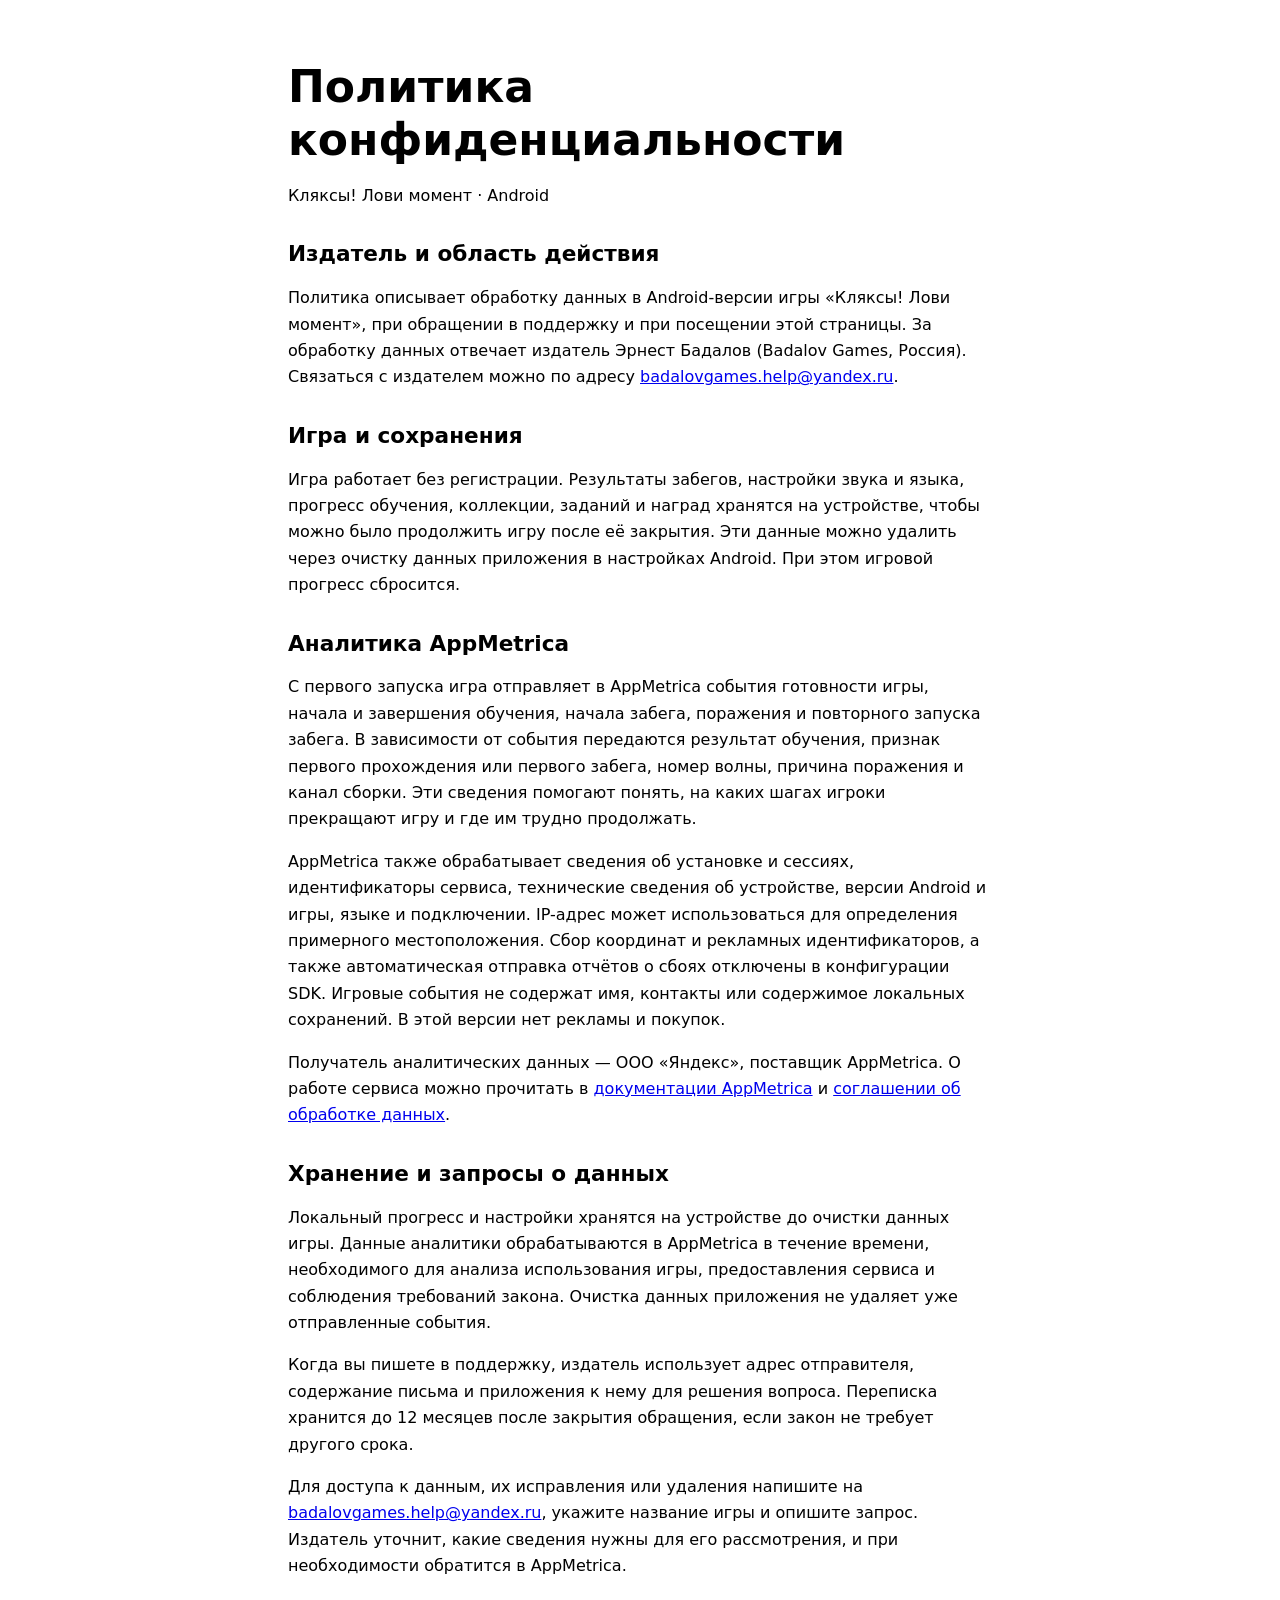
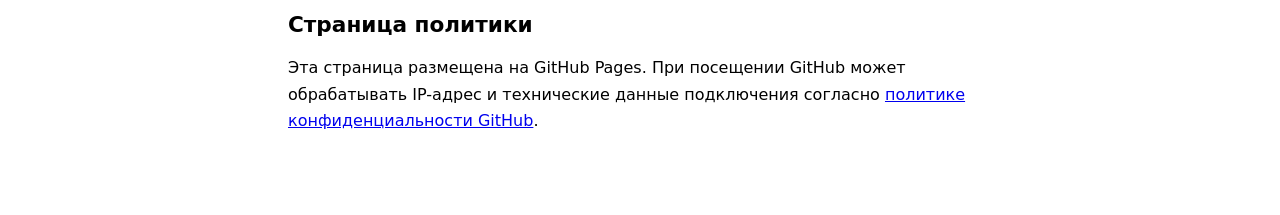
==== inkblots-privacy.html @ 64b50685 "Add Inkblots Android privacy policy" ====
<!doctype html>
<html lang="ru">
<head>
  <meta charset="utf-8">
  <meta name="viewport" content="width=device-width, initial-scale=1">
  <title>Политика конфиденциальности — Кляксы! Лови момент</title>
  <style>
    :root { color-scheme: light dark; }
    body { max-width: 44rem; margin: auto; padding: 2rem 1.25rem 4rem; font: 1rem/1.65 system-ui, sans-serif; }
    h1, h2 { line-height: 1.2; }
    h1 { font-size: clamp(1.8rem, 6vw, 2.75rem); margin-bottom: .5rem; }
    h2 { font-size: 1.35rem; margin-top: 2rem; }
    a { overflow-wrap: anywhere; }
  </style>
</head>
<body>
<main>
  <h1>Политика конфиденциальности</h1>
  <p>Кляксы! Лови момент · Android</p>

  <h2>Издатель и область действия</h2>
  <p>Политика описывает обработку данных в Android-версии игры «Кляксы! Лови момент», при обращении в поддержку и при посещении этой страницы. За обработку данных отвечает издатель Эрнест Бадалов (Badalov Games, Россия). Связаться с издателем можно по адресу <a href="mailto:badalovgames.help@yandex.ru">badalovgames.help@yandex.ru</a>.</p>

  <h2>Игра и сохранения</h2>
  <p>Игра работает без регистрации. Результаты забегов, настройки звука и языка, прогресс обучения, коллекции, заданий и наград хранятся на устройстве, чтобы можно было продолжить игру после её закрытия. Эти данные можно удалить через очистку данных приложения в настройках Android. При этом игровой прогресс сбросится.</p>

  <h2>Аналитика AppMetrica</h2>
  <p>С первого запуска игра отправляет в AppMetrica события готовности игры, начала и завершения обучения, начала забега, поражения и повторного запуска забега. В зависимости от события передаются результат обучения, признак первого прохождения или первого забега, номер волны, причина поражения и канал сборки. Эти сведения помогают понять, на каких шагах игроки прекращают игру и где им трудно продолжать.</p>
  <p>AppMetrica также обрабатывает сведения об установке и сессиях, идентификаторы сервиса, технические сведения об устройстве, версии Android и игры, языке и подключении. IP-адрес может использоваться для определения примерного местоположения. Сбор координат и рекламных идентификаторов, а также автоматическая отправка отчётов о сбоях отключены в конфигурации SDK. Игровые события не содержат имя, контакты или содержимое локальных сохранений. В этой версии нет рекламы и покупок.</p>
  <p>Получатель аналитических данных — ООО «Яндекс», поставщик AppMetrica. О работе сервиса можно прочитать в <a href="https://appmetrica.yandex.ru/docs/ru/data-collection/index">документации AppMetrica</a> и <a href="https://yandex.ru/legal/dpa_appmetrica/ru/">соглашении об обработке данных</a>.</p>

  <h2>Хранение и запросы о данных</h2>
  <p>Локальный прогресс и настройки хранятся на устройстве до очистки данных игры. Данные аналитики обрабатываются в AppMetrica в течение времени, необходимого для анализа использования игры, предоставления сервиса и соблюдения требований закона. Очистка данных приложения не удаляет уже отправленные события.</p>
  <p>Когда вы пишете в поддержку, издатель использует адрес отправителя, содержание письма и приложения к нему для решения вопроса. Переписка хранится до 12 месяцев после закрытия обращения, если закон не требует другого срока.</p>
  <p>Для доступа к данным, их исправления или удаления напишите на <a href="mailto:badalovgames.help@yandex.ru">badalovgames.help@yandex.ru</a>, укажите название игры и опишите запрос. Издатель уточнит, какие сведения нужны для его рассмотрения, и при необходимости обратится в AppMetrica.</p>

  <h2>Страница политики</h2>
  <p>Эта страница размещена на GitHub Pages. При посещении GitHub может обрабатывать IP-адрес и технические данные подключения согласно <a href="https://docs.github.com/en/site-policy/privacy-policies/github-general-privacy-statement">политике конфиденциальности GitHub</a>.</p>
</main>
</body>
</html>
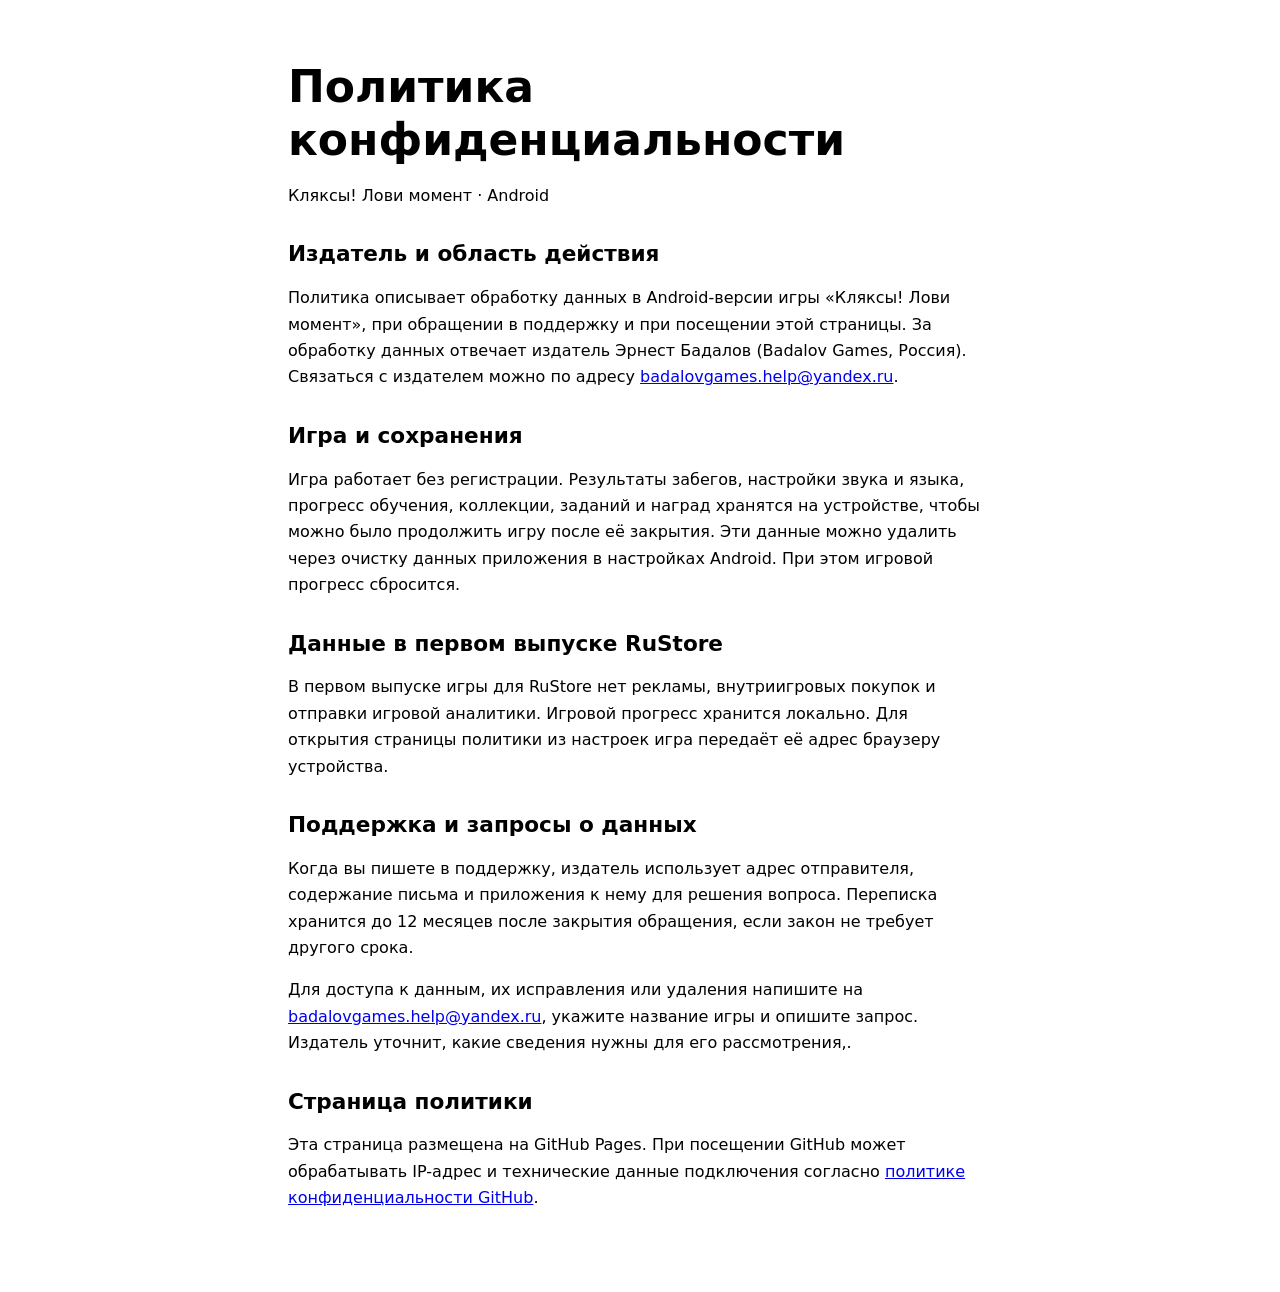
==== commit a4ea628b: "Align Inkblots policy with first Android release" ====
--- a/inkblots-privacy.html
+++ b/inkblots-privacy.html
@@ -24,15 +24,12 @@
   <h2>Игра и сохранения</h2>
   <p>Игра работает без регистрации. Результаты забегов, настройки звука и языка, прогресс обучения, коллекции, заданий и наград хранятся на устройстве, чтобы можно было продолжить игру после её закрытия. Эти данные можно удалить через очистку данных приложения в настройках Android. При этом игровой прогресс сбросится.</p>
 
-  <h2>Аналитика AppMetrica</h2>
-  <p>С первого запуска игра отправляет в AppMetrica события готовности игры, начала и завершения обучения, начала забега, поражения и повторного запуска забега. В зависимости от события передаются результат обучения, признак первого прохождения или первого забега, номер волны, причина поражения и канал сборки. Эти сведения помогают понять, на каких шагах игроки прекращают игру и где им трудно продолжать.</p>
-  <p>AppMetrica также обрабатывает сведения об установке и сессиях, идентификаторы сервиса, технические сведения об устройстве, версии Android и игры, языке и подключении. IP-адрес может использоваться для определения примерного местоположения. Сбор координат и рекламных идентификаторов, а также автоматическая отправка отчётов о сбоях отключены в конфигурации SDK. Игровые события не содержат имя, контакты или содержимое локальных сохранений. В этой версии нет рекламы и покупок.</p>
-  <p>Получатель аналитических данных — ООО «Яндекс», поставщик AppMetrica. О работе сервиса можно прочитать в <a href="https://appmetrica.yandex.ru/docs/ru/data-collection/index">документации AppMetrica</a> и <a href="https://yandex.ru/legal/dpa_appmetrica/ru/">соглашении об обработке данных</a>.</p>
+  <h2>Данные в первом выпуске RuStore</h2>
+  <p>В первом выпуске игры для RuStore нет рекламы, внутриигровых покупок и отправки игровой аналитики. Игровой прогресс хранится локально. Для открытия страницы политики из настроек игра передаёт её адрес браузеру устройства.</p>
 
-  <h2>Хранение и запросы о данных</h2>
-  <p>Локальный прогресс и настройки хранятся на устройстве до очистки данных игры. Данные аналитики обрабатываются в AppMetrica в течение времени, необходимого для анализа использования игры, предоставления сервиса и соблюдения требований закона. Очистка данных приложения не удаляет уже отправленные события.</p>
+  <h2>Поддержка и запросы о данных</h2>
   <p>Когда вы пишете в поддержку, издатель использует адрес отправителя, содержание письма и приложения к нему для решения вопроса. Переписка хранится до 12 месяцев после закрытия обращения, если закон не требует другого срока.</p>
-  <p>Для доступа к данным, их исправления или удаления напишите на <a href="mailto:badalovgames.help@yandex.ru">badalovgames.help@yandex.ru</a>, укажите название игры и опишите запрос. Издатель уточнит, какие сведения нужны для его рассмотрения, и при необходимости обратится в AppMetrica.</p>
+  <p>Для доступа к данным, их исправления или удаления напишите на <a href="mailto:badalovgames.help@yandex.ru">badalovgames.help@yandex.ru</a>, укажите название игры и опишите запрос. Издатель уточнит, какие сведения нужны для его рассмотрения,.</p>
 
   <h2>Страница политики</h2>
   <p>Эта страница размещена на GitHub Pages. При посещении GitHub может обрабатывать IP-адрес и технические данные подключения согласно <a href="https://docs.github.com/en/site-policy/privacy-policies/github-general-privacy-statement">политике конфиденциальности GitHub</a>.</p>
